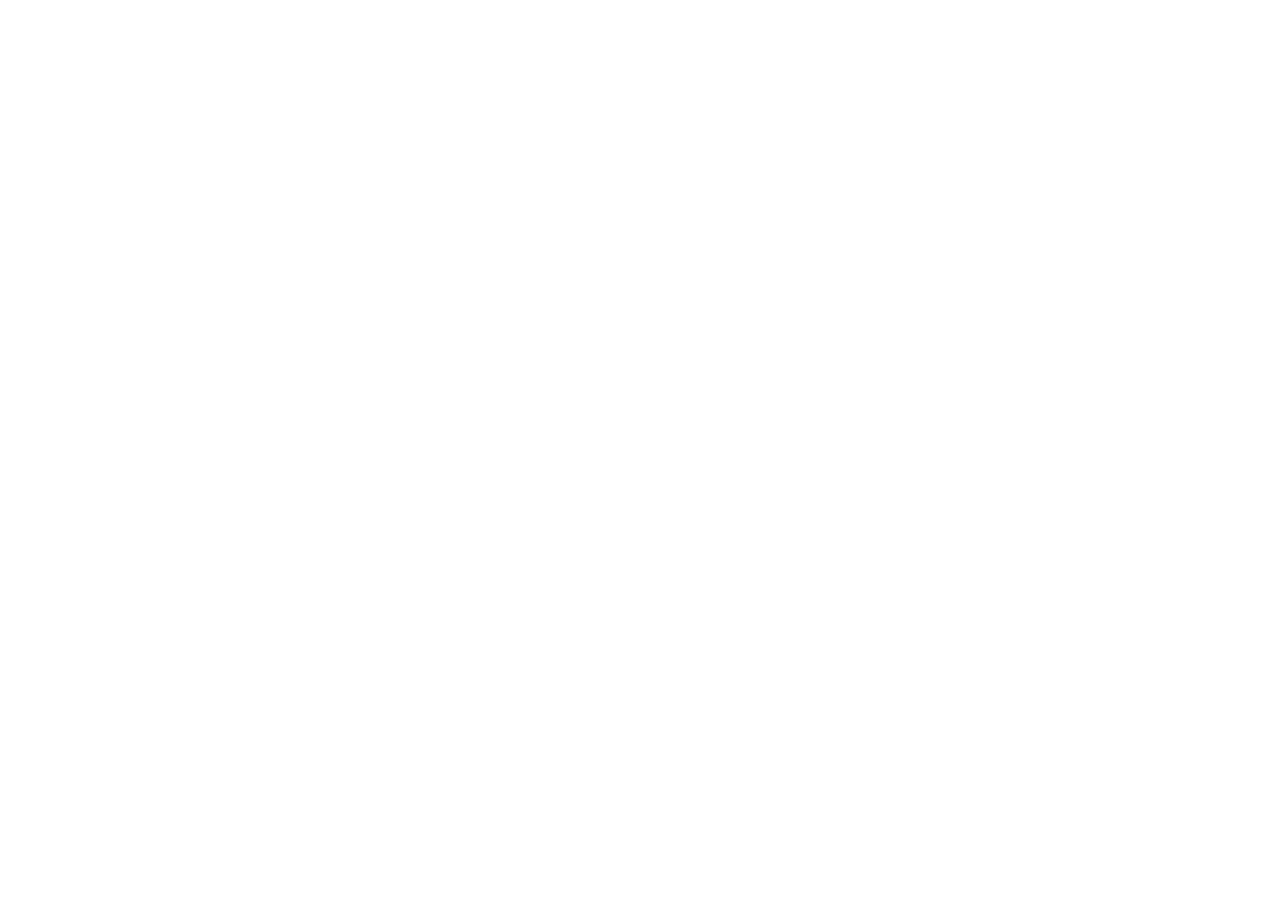
==== home.html @ d5efa199 "Initial commit" ====
<!doctype html>

<html>
  <head>
    <title>INSERT TITLE HERE!</title>
    <link rel="stylesheet" href="index.css">
    <!-- TODO: add additional links here! e.g. fonts, icons, more stylesheets, etc. -->
    <meta content="width=device-width, initial-scale=1" name="viewport" />
  </head>

  <body>
    <!-- TODO: put your HTML code here! -->
  </body>
</html>
---- index.css ----
/* Put your style information here! */
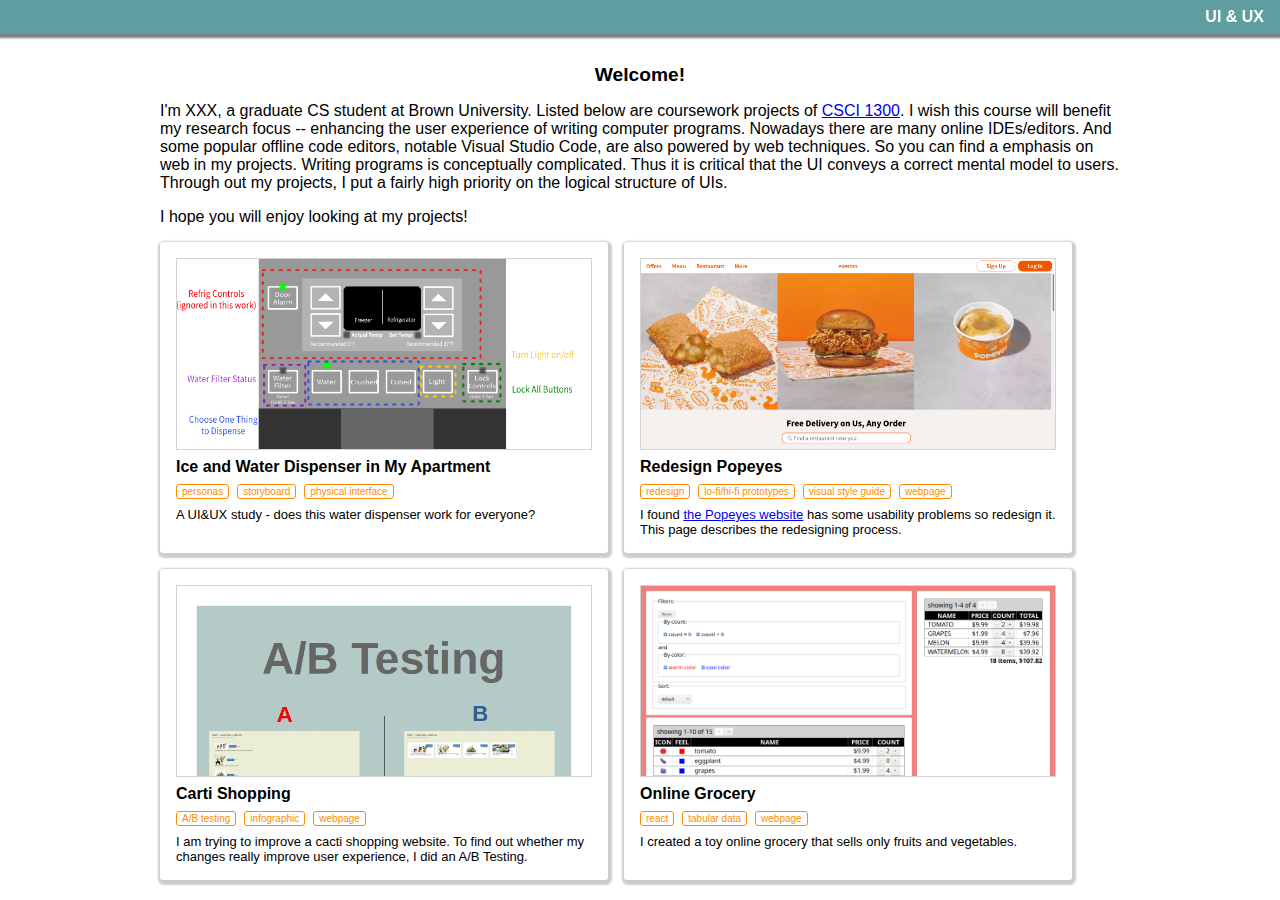
==== commit 48408ca6: "everything" ====
--- a/home.html
+++ b/home.html
@@ -1,14 +1,89 @@
 <!doctype html>
 
-<html>
-  <head>
-    <title>INSERT TITLE HERE!</title>
-    <link rel="stylesheet" href="index.css">
-    <!-- TODO: add additional links here! e.g. fonts, icons, more stylesheets, etc. -->
-    <meta content="width=device-width, initial-scale=1" name="viewport" />
-  </head>
+<html lang="en-US">
 
-  <body>
-    <!-- TODO: put your HTML code here! -->
-  </body>
-</html>
+<head>
+  <title>XXX's Portfolio</title>
+  <link rel="stylesheet" href="index.css">
+  <meta content="width=device-width, initial-scale=1" name="viewport" />
+</head>
+
+<body>
+  <nav>
+    <a href="./home.html" title="User Interface & User Experience">
+      UI &amp; UX
+    </a>
+  </nav>
+  <h1>Welcome!</h1>
+  <p>
+    I'm XXX, a graduate CS student at Brown University. Listed below are coursework projects of <a
+      href="https://cs.brown.edu/courses/csci1300/">CSCI 1300</a>. I wish this course will benefit my research focus -- enhancing the user experience of writing computer programs. 
+    Nowadays there are many online IDEs/editors. And some
+    popular offline code editors, notable Visual Studio Code, are also powered by web techniques. So you can find a emphasis on web in my projects. 
+    Writing programs is conceptually complicated. Thus it is critical that the UI conveys a correct mental model to users. Through out my projects, I put
+    a fairly high priority on the logical structure of UIs.
+  </p>
+  <p>
+    I hope you will enjoy looking at my projects!
+  </p>
+  <section id="gallery">
+    <article>
+      <a href="./personas-and-storyboarding/home.html"></a>
+      <img src="./personas-and-storyboarding/imgs/sketch.png"
+        alt="sketch of the user interface of the ice and water dispenser in my apartment">
+      <h1>Ice and Water Dispenser in My Apartment</h1>
+      <ul>
+        <li>personas</li>
+        <li>storyboard</li>
+        <li>physical interface</li>
+      </ul>
+      <p>
+        A UI&UX study ‐ does this water dispenser work for everyone?
+      </p>
+    </article>
+    <article>
+      <a href="./responsive-redesign/home.html"></a>
+      <img src="./img/popeyes.png" alt="screenshot of my redesigned popeye website">
+      <h1>Redesign Popeyes</h1>
+      <ul>
+        <li>redesign</li>
+        <li>lo-fi/hi-fi prototypes</li>
+        <li>visual style guide</li>
+        <li>webpage</li>
+      </ul>
+      <p>
+        I found <a href="https://www.popeyes.com/">the Popeyes website</a> has some usability problems so redesign it.
+        This page describes the redesigning process.
+      </p>
+    </article>
+    <article>
+      <a href="./ab-testing/home.html"></a>
+      <img src="./ab-testing/imgs/infographic.jpg" alt="Infographic of this project">
+      <h1>Carti Shopping</h1>
+      <ul>
+        <li>A/B testing</li>
+        <li>infographic</li>
+        <li>webpage</li>
+      </ul>
+      <p>
+        I am trying to improve a cacti shopping website. To find out whether my changes really improve user experience,
+        I did an A/B Testing.
+      </p>
+    </article>
+    <article>
+      <a href="./development/home.html"></a>
+      <img src="./img/grocery-screenshot.png" alt="screenshot of the online grocery">
+      <h1>Online Grocery</h1>
+      <ul>
+        <li>react</li>
+        <li>tabular data</li>
+        <li>webpage</li>
+      </ul>
+      <p>
+        I created a toy online grocery that sells only fruits and vegetables.
+      </p>
+    </article>
+  </section>
+</body>
+
+</html>--- a/index.css
+++ b/index.css
@@ -1 +1,172 @@
-/* Put your style information here! */
+/* reset CSS */
+
+* {
+    border: 0;
+    padding: 0;
+    margin: 0;
+    box-sizing: border-box;
+    font-family: sans-serif;
+    flex-grow: 0;
+    flex-shrink: 0;
+}
+
+body {
+    display: flex;
+    flex-direction: column;
+    align-items: center;
+    gap: 1em;
+}
+
+body {
+    width: 100%;
+}
+
+h2 {
+    font-size: large;
+}
+
+h1 {
+    font-size: larger;
+}
+
+a {
+    word-wrap: break-word;
+}
+/* BEGIN code */
+code, pre {
+    font-family: 'Courier New', Courier, monospace;
+}
+code:hover, pre:hover {
+    background-color: antiquewhite;
+}
+/* END code */
+/* BEGIN table */
+table {
+    border-collapse: collapse;
+}
+table > thead {
+    border-bottom: .1em solid lightgray;
+}
+table > thead > tr > th, table > tbody > tr > td {
+    padding: 0.25em .5em;
+}
+table > thead > tr > th {
+    text-align: right;
+}
+table > tbody > tr > td {
+    text-align: right;
+}
+table > tbody > tr > td:nth-child(1) {
+    text-align: left;
+}
+/* END table */
+body {
+    padding: 0 calc((100vw - min(80vw, 60em)) / 2);
+}
+p {
+    align-self: flex-start;
+}
+figure {
+    border: 1px solid lightgrey;
+    padding: 0.5em;
+    display: block;
+}
+h2 {
+    text-decoration-line: overline;
+    text-decoration-color: cadetblue;
+}
+/* BEGIN nav */
+body {
+    padding-top: 4em;
+    padding-bottom: 1em;
+}
+nav {
+    position: fixed;
+    z-index: 9999999;
+    top: 0;
+    left: 0;
+    width: 100%;
+    display: flex;
+    flex-direction: row;
+    justify-content: flex-end;
+    background-color: cadetblue;
+    box-shadow: 0 0px 2px 4px rgba(0, 0, 0, 0.5);
+}
+nav a {
+    display: block;
+    padding: 0.5em 1em;
+    text-decoration: none;
+    color: white;
+    font-weight: bolder;
+}
+nav a:hover {
+    color: gold;
+    background-color: rgba(0, 0, 0, 0.1);
+}
+/* END nav */
+
+/* specific setting */
+section#gallery {
+    display: flex;
+    flex-wrap: wrap;
+    gap: 1em;
+}
+section#gallery > article {
+    display: block;
+    width: min(28em, 100%);
+    /* height: 18em; */
+    border-radius: 0.2em;
+    display: flex;
+    flex-direction: column;
+    align-items: flex-start;
+    padding: 1em;
+    gap: .5em;
+    box-shadow: 1px 2px 2px 3px rgba(0, 0, 0, 0.2);
+}
+section#gallery > article {
+    position: relative;
+}
+section#gallery > article:hover {
+    transition: 100ms;
+    box-shadow: 1px 2px 2px 4px rgba(25, 125, 255, 0.3);
+}
+section#gallery > article > a {
+    position: absolute;
+    top: 0;
+    left: 0;
+    width: calc(100%);
+    height: calc(100%);
+    background-color: rgba(88, 48, 48, 0);
+}
+section#gallery > article > * {
+    flex-grow: 0;
+    flex-shrink: 0;
+}
+section#gallery > article img {
+    border: 1px solid lightgrey;
+    width: 100%;
+    height: 12em;
+    object-fit: cover;
+    object-position: left top;
+}
+section#gallery > article > h1 {
+    font-size: medium;
+}
+section#gallery > article > p{
+    font-size: small;
+}
+/* tags */
+
+section#gallery > article > ul {
+    display: flex;
+    flex-direction: row;
+    gap: .5em;
+}
+section#gallery > article > ul > li {
+    display: block;
+    border: 1px solid darkorange;
+    padding: .1em .5em;
+    border-radius: 0.3em;
+    font-size: x-small;
+    color: darkorange;
+}